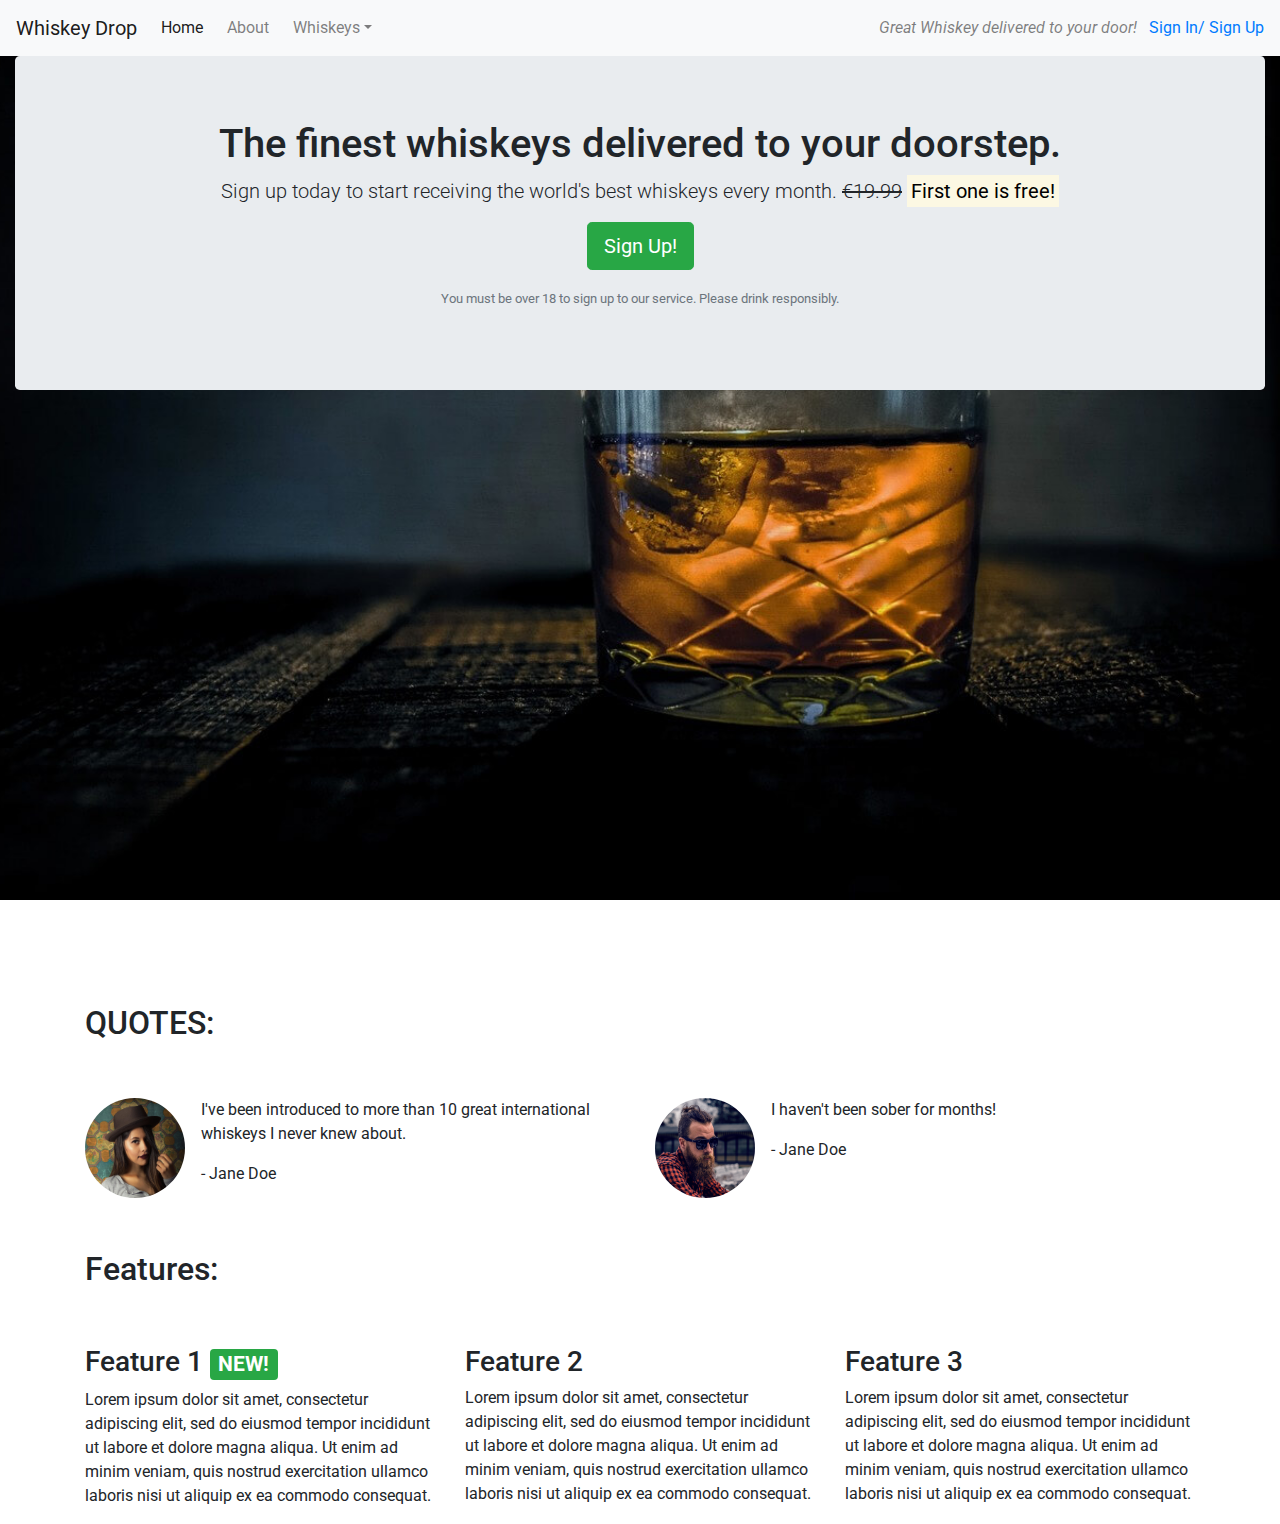
==== 02-CoreCSSAndTheGridSystem/01-mobile_first_design/challenge_solution/index.html @ dc70f4b2 "Add background image and initial style" ====
<!DOCTYPE html>
<html lang="en-us">

<head>
    <meta charset="utf-8">
    <meta name="viewport" content="width=device-width, initial-scale=1.0">
    <title>Whiskey Drop | Taste a new whiskey every month</title>
    <link rel="stylesheet" href="https://maxcdn.bootstrapcdn.com/bootstrap/4.1.3/css/bootstrap.min.css">
    <link href="https://fonts.googleapis.com/css2?family=Roboto:wght@400;700&display=swap" rel="stylesheet">
    <link rel="stylesheet" href="https://use.fontawesome.com/releases/v5.6.1/css/all.css"
        integrity="sha384-gfdkjb5BdAXd+lj+gudLWI+BXq4IuLW5IT+brZEZsLFm++aCMlF1V92rMkPaX4PP" crossorigin="anonymous">
    <link rel="stylesheet" href="css/style.css" type="text/css">
</head>

<body>
    <!--Nav-->
    <nav class="navbar navbar-light navbar-expand-sm  bg-light">
        <a href="/" class="navbar-brand">Whiskey Drop</a>

        <button class="navbar-toggler ml-auto" type="button" data-toggle="collapse" data-target="#navbarNavDropDown"
            aria-controls="navbarNavDropDown" aria-expanded="false" aria-label="Toggle navigation">
            <span class="navbar-toggler-icon"></span></button>
        <div class="collapse navbar-collapse" id="navbarNavDropDown">
            <ul class="navbar-nav mr-auto">
                <li class="active nav-item mr-2"><a class="nav-link" href="/">Home</a></li>
                <li class="nav-item mr-2"><a class="nav-link" href="/about">About</a></li>
                <li class="nav-item dropdown">
                    <a class="nav-link dropdown-toggle" href="#" id="navbarDropdownMenuLink" role="button"
                        data-toggle="dropdown" aria-haspopup="true" aria-expanded="false">Whiskeys</a>
                    <div class="dropdown-menu" aria-labelledby="navbarDropdownMenuLink">
                        <a href="#" class="dropdown-item">Irish</a>
                        <a href="#" class="dropdown-item">Scotch</a>
                        <a href="#" class="dropdown-item">Japanese</a>
                        <a href="#" class="dropdown-item">Ameriacn</a>
                    </div>
                </li>
                <li class="nav-item mr-2 d-block d-sm-none"><a class="nav-link" href="/">Sign In/ Sign Up</a></li>

            </ul>
        </div>

        <div class="d-none d-md-block">
            <p class="navbar-text my-auto mr-2"><i>Great Whiskey delivered to your door!</i></p>
            <a href="/login">Sign In/ Sign Up</a>
        </div>
    </nav>

    <!-- <div class="container alert-container">
        <div class="row d-none d-sm-block">
            <div class="col-12">
                <div class="alert alert-warning">
                    <strong>Sales Now On!</strong>We've gor a sale on. Get a 12 months subscription for the price of 6
                    months" <a href="">See here for details!</a>
                </div>
            </div>
        </div>
    </div> -->
    
    <!-- Callout -->
    <div class="container-fluid callout-container">
        <div class="row">
            <div class="col-12">
                <section class="callout jumbotron text-center">
                    <h1>The finest whiskeys delivered to your doorstep.</h1>
                    <p class="lead">Sign up today to start receiving the world's best whiskeys every month.
                        <s class="d-none d-sm-inline">€19.99</s>
                        <span class="d-inline d-sm-none"><br></span>
                        <strong><mark>First one is free!</mark></strong></p>
                    <p><button class="btn btn-lg btn-success" data-toggle="modal" data-target="#signUpModal">Sign
                            Up!</button></p>
                    <p class="text-muted"><small>You must be over 18 to sign up to our service. Please drink
                            responsibly.</small></p>
                </section>
            </div>
        </div>
        <!-- /.callout -->
    </div>

    <!-- Quotes -->
    <div class="container quotes-container">
        <section class="quotes">
            <div class="row">
                <div class="col-12 my-5">
                    <h2 class="text-uppercase">Quotes:</h2>
                </div>
            </div>
            <div class="row">
                <div class="col-12 col-md-6">
                    <div class="media">

                        <div class="d-none d-sm-block">
                            <img src="image/girl-image.png" class="rounded-circle mr-3" height=100 width=100
                                alt="girl-image">
                        </div>
                        <div class="media-body">
                            <blockquote class="quote">
                                <p>I've been introduced to more than 10 great international whiskeys I never knew
                                    about.
                                </p>
                                <p>- Jane Doe</p>
                            </blockquote>
                        </div>
                    </div>
                </div>


                <div class="col-12 col-md-6">
                    <div class="media">
                        <div class="d-none d-sm-block">
                            <img src="image/guy-image.png" class="rounded-circle mr-3" height=100 width=100
                                alt="guy-image">
                        </div>
                        <div class="media-body">
                            <blockquote class="quote">
                                <p>I haven't been sober for months!</p>
                                <p>- Jane Doe</p>
                            </blockquote>
                        </div>

                    </div>
                </div>
            </div>
        </section>
        <!-- /.quotes -->
    </div>

    <!-- Features -->
    <div class="container features-container">
        <section class="features">
            <div class="row">
                <div class="col-12 col-md-6 my-5">
                    <h2>Features:</h2>
                </div>
            </div>
            <div class="row">
                <div class="col-12 col-md-6 col-lg-4">
                    <div class="feature">
                        <h3><i class="fas fa-gift d-none d-sm-inline"></i> Feature 1 <span
                                class="badge badge-success">NEW!</span> </h3>
                        <p>Lorem ipsum dolor sit amet, consectetur adipiscing elit, sed do eiusmod tempor incididunt ut
                            labore
                            et dolore magna aliqua. Ut enim ad minim veniam, quis nostrud exercitation ullamco laboris
                            nisi
                            ut
                            aliquip ex ea commodo consequat.</p>
                    </div>
                </div>
                <div class="col-12 col-md-6 col-lg-4">
                    <div class="feature">
                        <h3><i class="far fa-credit-card d-none d-sm-inline"></i></i> Feature 2</h3>
                        <p>Lorem ipsum dolor sit amet, consectetur adipiscing elit, sed do eiusmod tempor incididunt ut
                            labore
                            et dolore magna aliqua. Ut enim ad minim veniam, quis nostrud exercitation ullamco laboris
                            nisi
                            ut
                            aliquip ex ea commodo consequat.</p>
                    </div>
                </div>
                <div class="col-12 d-md-none d-lg-block col-lg-4">
                    <div class="feature">
                        <h3><i class="far fa-times-circle d-none d-sm-inline"></i></i> Feature 3</h3>
                        <p>Lorem ipsum dolor sit amet, consectetur adipiscing elit, sed do eiusmod tempor incididunt ut
                            labore
                            et dolore magna aliqua. Ut enim ad minim veniam, quis nostrud exercitation ullamco laboris
                            nisi
                            ut
                            aliquip ex ea commodo consequat.</p>
                    </div>
                </div>
            </div>
        </section>
    </div>
    <!-- /.features -->
    <!--sign up form-->
    <div class="modal" tabindex="-1" role="dialog" id="signUpModal">
        <div class="modal-dialog" role="document">
            <div class="modal-content">
                <div class="modal-header">
                    <h5 class="modal-title">Sign Up to Whiskey Drop!</h5>
                    <button type="button" class="close" data-dismiss="modal" aria-label="Close">
                        <span aria-hidden="true">&times;</span>
                    </button>
                </div>
                <div class="modal-body">
                    <form>
                        <div class="form-group">
                            <label for="exampleInputEmail1">Email address</label>
                            <input type="email" class="form-control" id="exampleInputEmail1"
                                aria-describedby="emailHelp" placeholder="Enter email">
                            <small id="emailHelp" class="form-text text-muted">We'll never share your email with anyone
                                else.</small>
                        </div>
                        <div class="form-group">
                            <label for="Password">Password</label>
                            <input type="password" class="form-control" id="password" placeholder="Password">
                        </div>
                        <div class="form-group">
                            <label for="repeatPassword1">Repeat Password</label>
                            <input type="password" class="form-control" id="repeatPassword"
                                placeholder="Repeat Password">
                        </div>

                        <button type="submit" class="btn btn-success">Submit</button>
                    </form>
                </div>
            </div>
        </div>
    </div>
    <!--/.Sign up form-->
    <script src="https://code.jquery.com/jquery-3.3.1.slim.min.js"
        integrity="sha384-q8i/X+965DzO0rT7abK41JStQIAqVgRVzpbzo5smXKp4YfRvH+8abtTE1Pi6jizo" crossorigin="anonymous">
    </script>
    <script src="https://cdn.jsdelivr.net/npm/popper.js@1.14.3/dist/umd/popper.min.js"
        integrity="sha384-ZMP7rVo3mIykV+2+9J3UJ46jBk0WLaUAdn689aCwoqbBJiSnjAK/l8WvCWPIPm49" crossorigin="anonymous">
    </script>
    <script src="https://cdn.jsdelivr.net/npm/bootstrap@4.1.3/dist/js/bootstrap.min.js"
        integrity="sha384-ChfqqxuZUCnJSK3+MXmPNIyE6ZbWh2IMqE241rYiqJxyMiZ6OW/JmZQ5stwEULTy" crossorigin="anonymous">
    </script>
</body>

</html>
---- 02-CoreCSSAndTheGridSystem/01-mobile_first_design/challenge_solution/css/style.css ----
body {
    font-family: 'Roboto', sans-serif;
}

.alert-container {}

.callout-container {
    height: 100vh;
    background: url("../image/whiskey.jpg") no-repeat bottom right fixed;
    -webkit-background-size: cover;
    -moz-background-size: cover;
    -o-background-size: cover;
    background-size: cover;
}

.quotes-container {}

.features-container {}
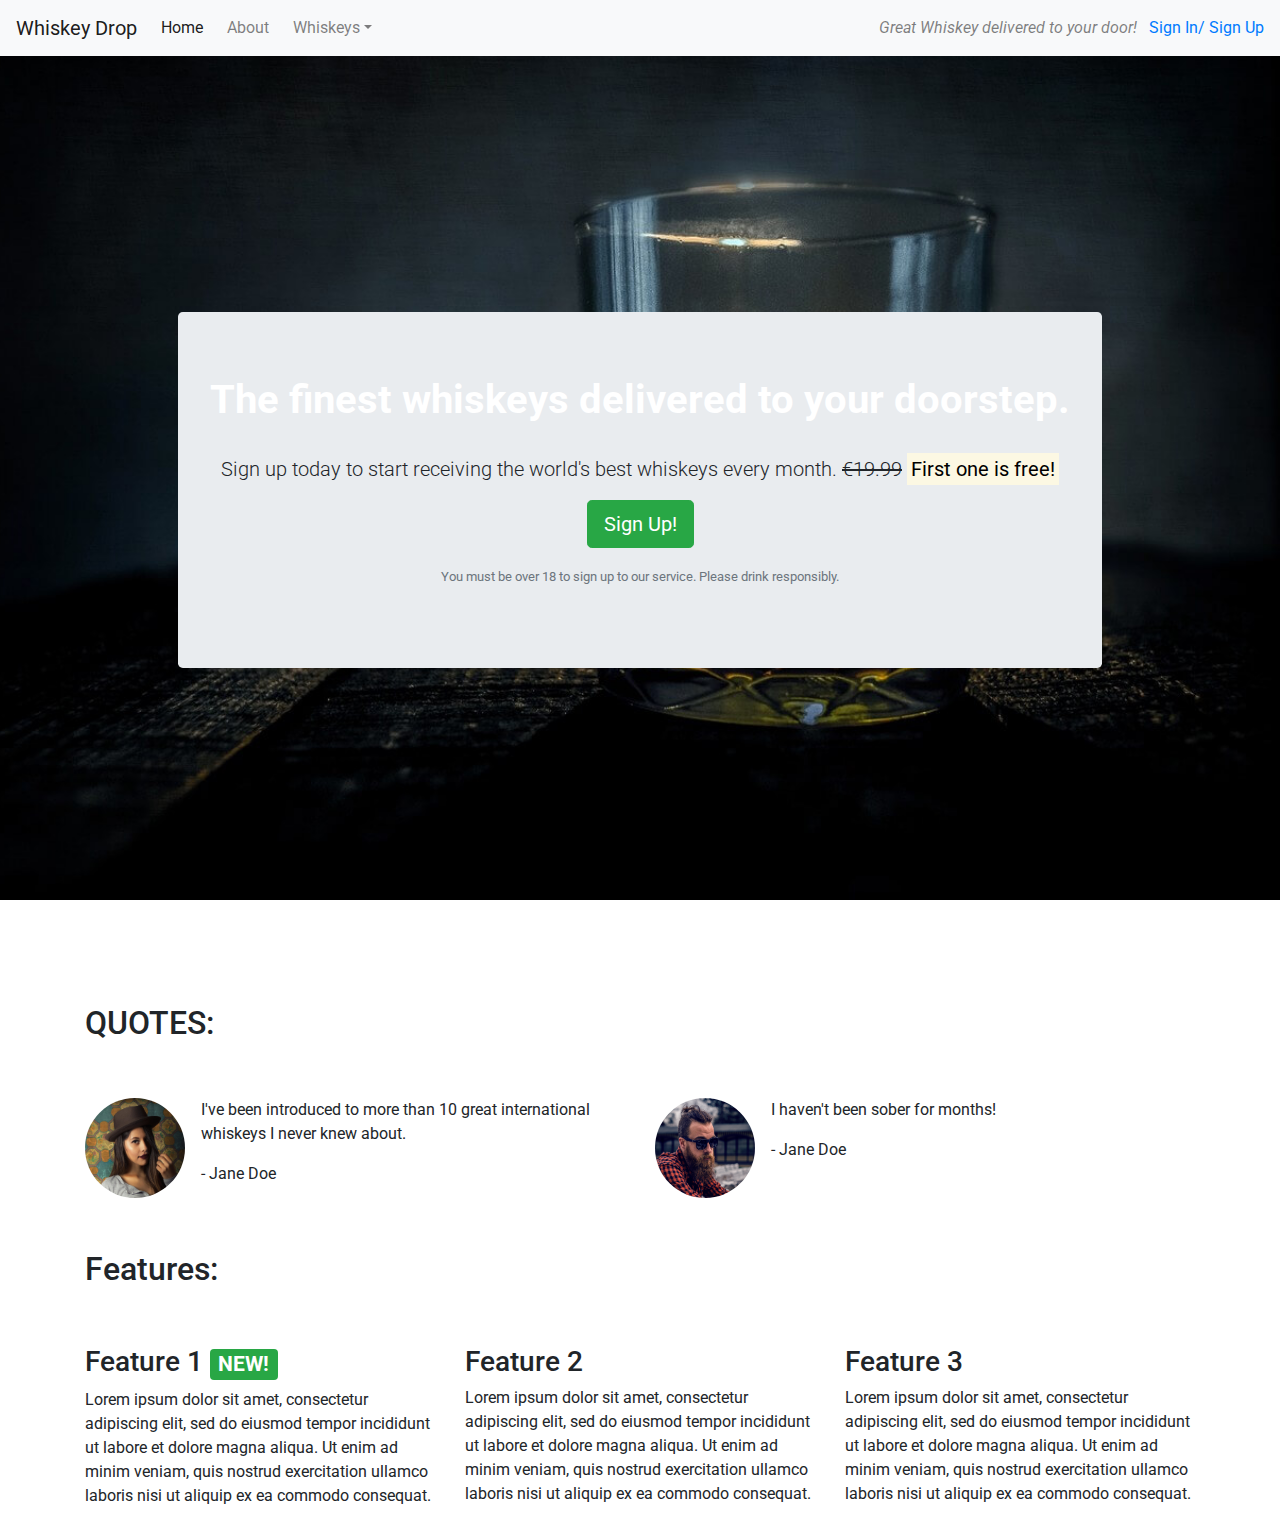
==== commit af603a03: "Style callout header" ====
--- a/02-CoreCSSAndTheGridSystem/01-mobile_first_design/challenge_solution/index.html
+++ b/02-CoreCSSAndTheGridSystem/01-mobile_first_design/challenge_solution/index.html
@@ -61,7 +61,7 @@
         <div class="row">
             <div class="col-12">
                 <section class="callout jumbotron text-center">
-                    <h1>The finest whiskeys delivered to your doorstep.</h1>
+                    <h1 class="jumbotron-header">The finest whiskeys delivered to your doorstep.</h1>
                     <p class="lead">Sign up today to start receiving the world's best whiskeys every month.
                         <s class="d-none d-sm-inline">€19.99</s>
                         <span class="d-inline d-sm-none"><br></span>
--- a/02-CoreCSSAndTheGridSystem/01-mobile_first_design/challenge_solution/css/style.css
+++ b/02-CoreCSSAndTheGridSystem/01-mobile_first_design/challenge_solution/css/style.css
@@ -11,8 +11,20 @@
     -moz-background-size: cover;
     -o-background-size: cover;
     background-size: cover;
+
+    /* Center the content */
+    display: flex;
+    align-items: center;
+    justify-content: center;
 }
 
 .quotes-container {}
 
-.features-container {}+.features-container {}
+
+.jumbotron-header {
+    color: white;
+    font-weight: bold;
+    margin-bottom: 30px;
+
+}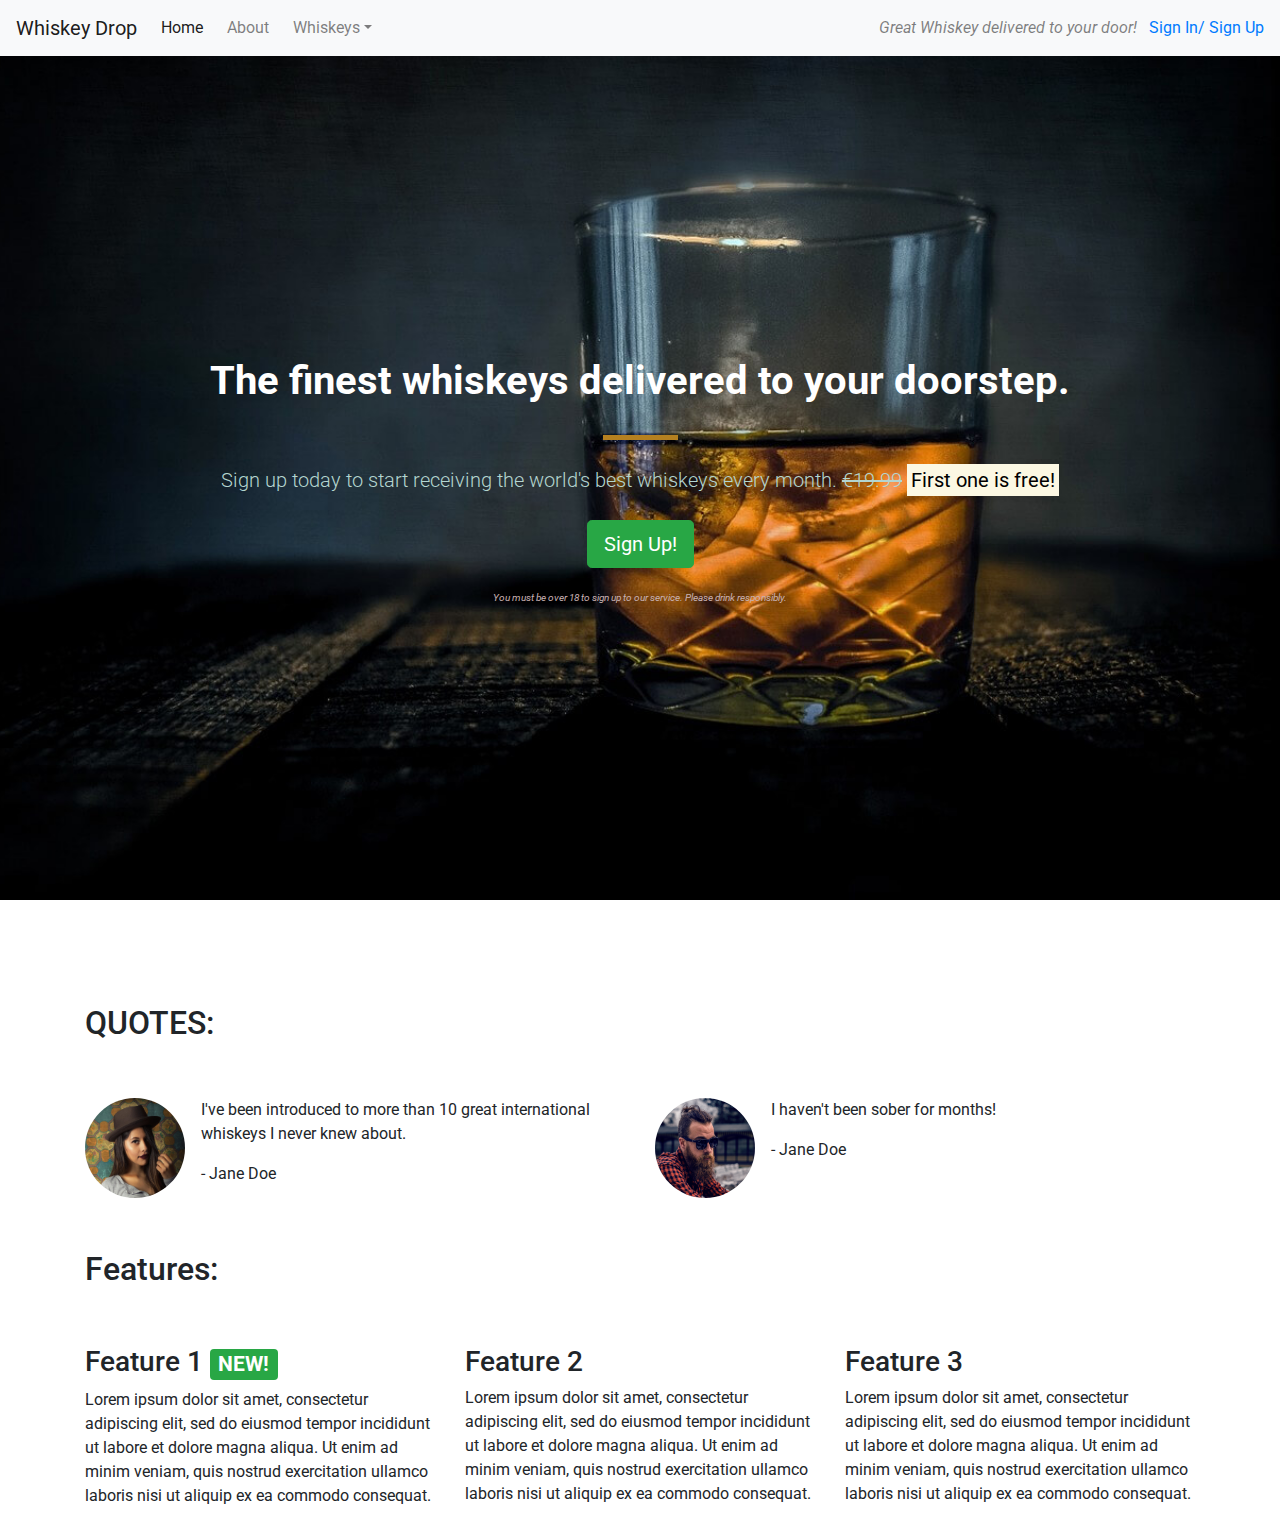
==== commit d5fa00ed: "Add block divder and style divider, lead and small letters" ====
--- a/02-CoreCSSAndTheGridSystem/01-mobile_first_design/challenge_solution/index.html
+++ b/02-CoreCSSAndTheGridSystem/01-mobile_first_design/challenge_solution/index.html
@@ -62,6 +62,7 @@
             <div class="col-12">
                 <section class="callout jumbotron text-center">
                     <h1 class="jumbotron-header">The finest whiskeys delivered to your doorstep.</h1>
+                    <hr class="block-divider">
                     <p class="lead">Sign up today to start receiving the world's best whiskeys every month.
                         <s class="d-none d-sm-inline">€19.99</s>
                         <span class="d-inline d-sm-none"><br></span>
--- a/02-CoreCSSAndTheGridSystem/01-mobile_first_design/challenge_solution/css/style.css
+++ b/02-CoreCSSAndTheGridSystem/01-mobile_first_design/challenge_solution/css/style.css
@@ -22,9 +22,33 @@
 
 .features-container {}
 
+.jumbotron {
+    background-color: transparent;
+}
+
 .jumbotron-header {
     color: white;
     font-weight: bold;
     margin-bottom: 30px;
+}
 
+/* Block divider */
+.block-divider {
+    width: 75px;
+    height: 5px;
+    border: 0;
+    background-color: #b58020;
+}
+
+.jumbotron .lead {
+    font-size: 1.25rem;
+    font-weight: 300;
+    margin: 25px 0;
+    color: #b4d5d0;
+}
+
+.jumbotron small {
+    font-size: 60%;
+    font-style: italic;
+    color: #c8b1b1;
 }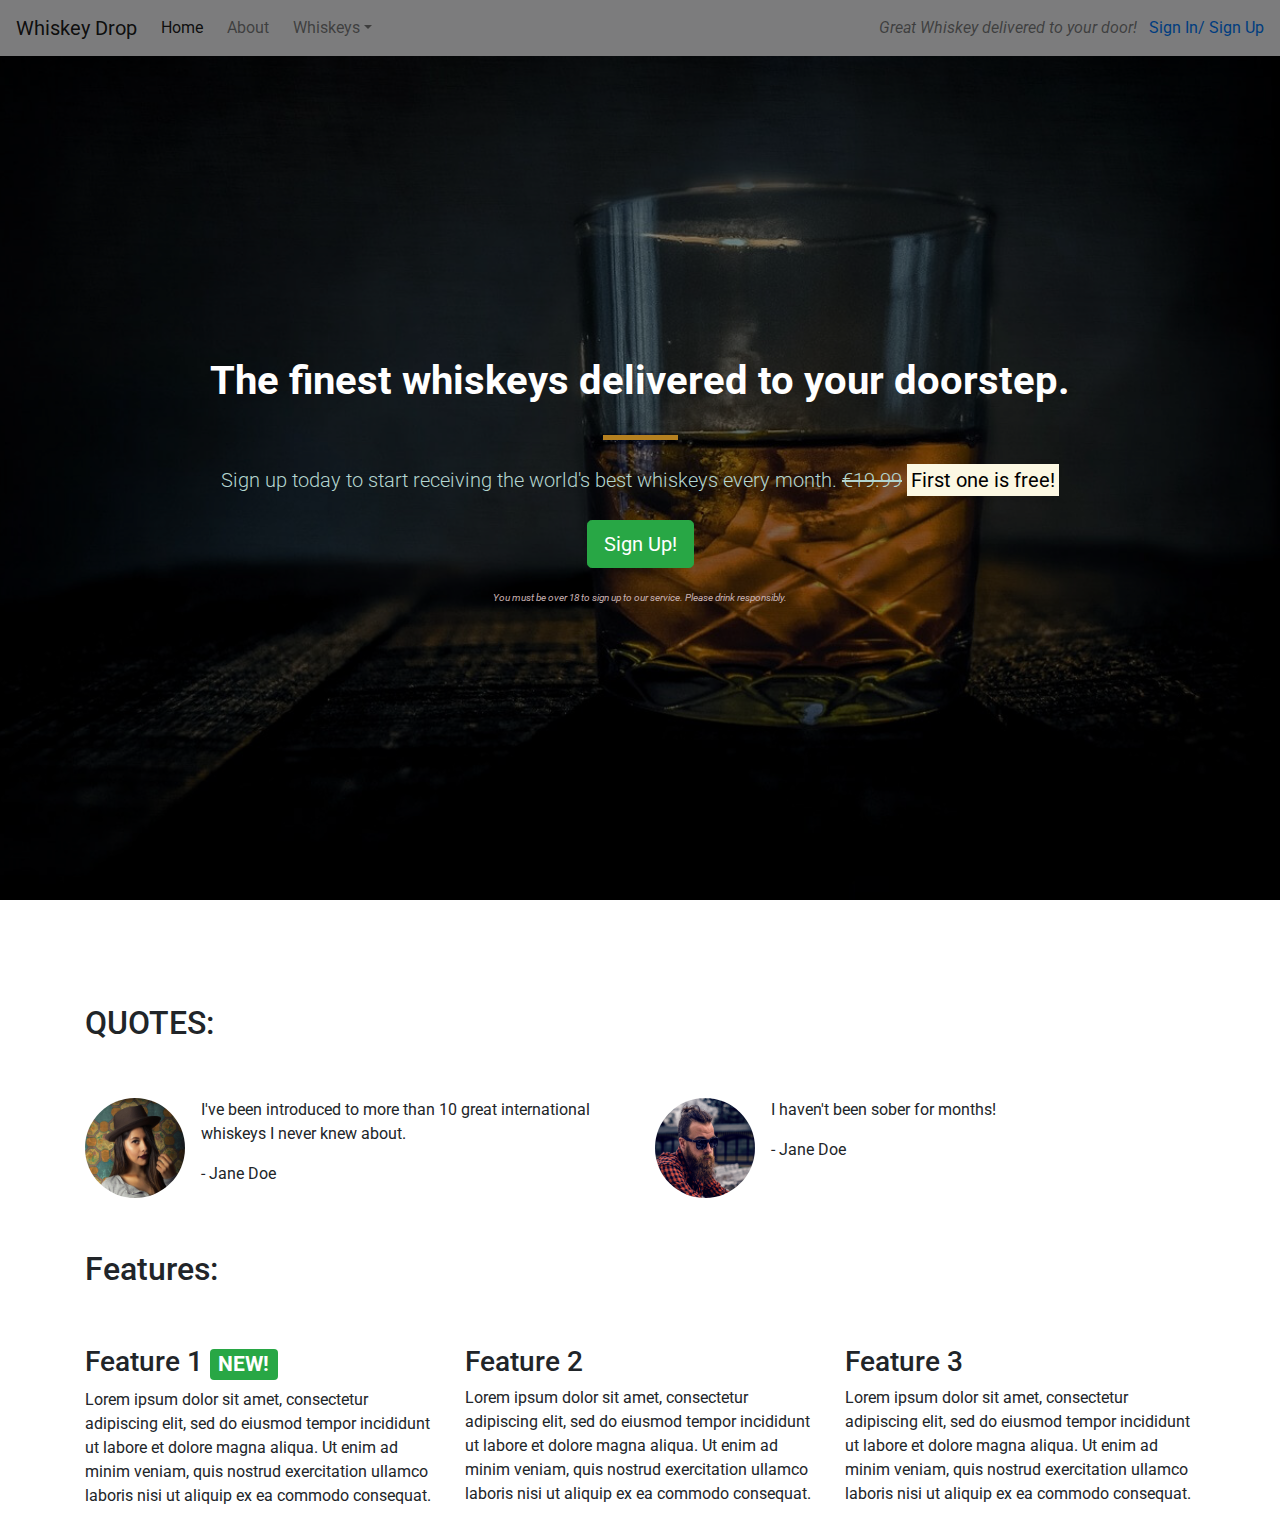
==== commit 35db1a40: "Style to darken background image" ====
--- a/02-CoreCSSAndTheGridSystem/01-mobile_first_design/challenge_solution/index.html
+++ b/02-CoreCSSAndTheGridSystem/01-mobile_first_design/challenge_solution/index.html
@@ -57,12 +57,13 @@
     </div> -->
     
     <!-- Callout -->
+    <div class="opaque-overlay">&nbsp;</div>
     <div class="container-fluid callout-container">
         <div class="row">
             <div class="col-12">
                 <section class="callout jumbotron text-center">
                     <h1 class="jumbotron-header">The finest whiskeys delivered to your doorstep.</h1>
-                    <hr class="block-divider">
+                    <hr class="block-divider block-divider--oragne">
                     <p class="lead">Sign up today to start receiving the world's best whiskeys every month.
                         <s class="d-none d-sm-inline">€19.99</s>
                         <span class="d-inline d-sm-none"><br></span>
--- a/02-CoreCSSAndTheGridSystem/01-mobile_first_design/challenge_solution/css/style.css
+++ b/02-CoreCSSAndTheGridSystem/01-mobile_first_design/challenge_solution/css/style.css
@@ -22,6 +22,16 @@
 
 .features-container {}
 
+/* Darken the background image */
+.opaque-overlay {
+    position: absolute;
+    top: 0;
+    bottom: 0;
+    height: 100%;
+    width: 100%;
+    background-color: rgba(0,0,0,0.5);
+}
+
 .jumbotron {
     background-color: transparent;
 }
@@ -37,7 +47,14 @@
     width: 75px;
     height: 5px;
     border: 0;
+}
+
+.block-divider--oragne {
     background-color: #b58020;
+}
+
+.block-divider--short {
+    width: 35x;
 }
 
 .jumbotron .lead {
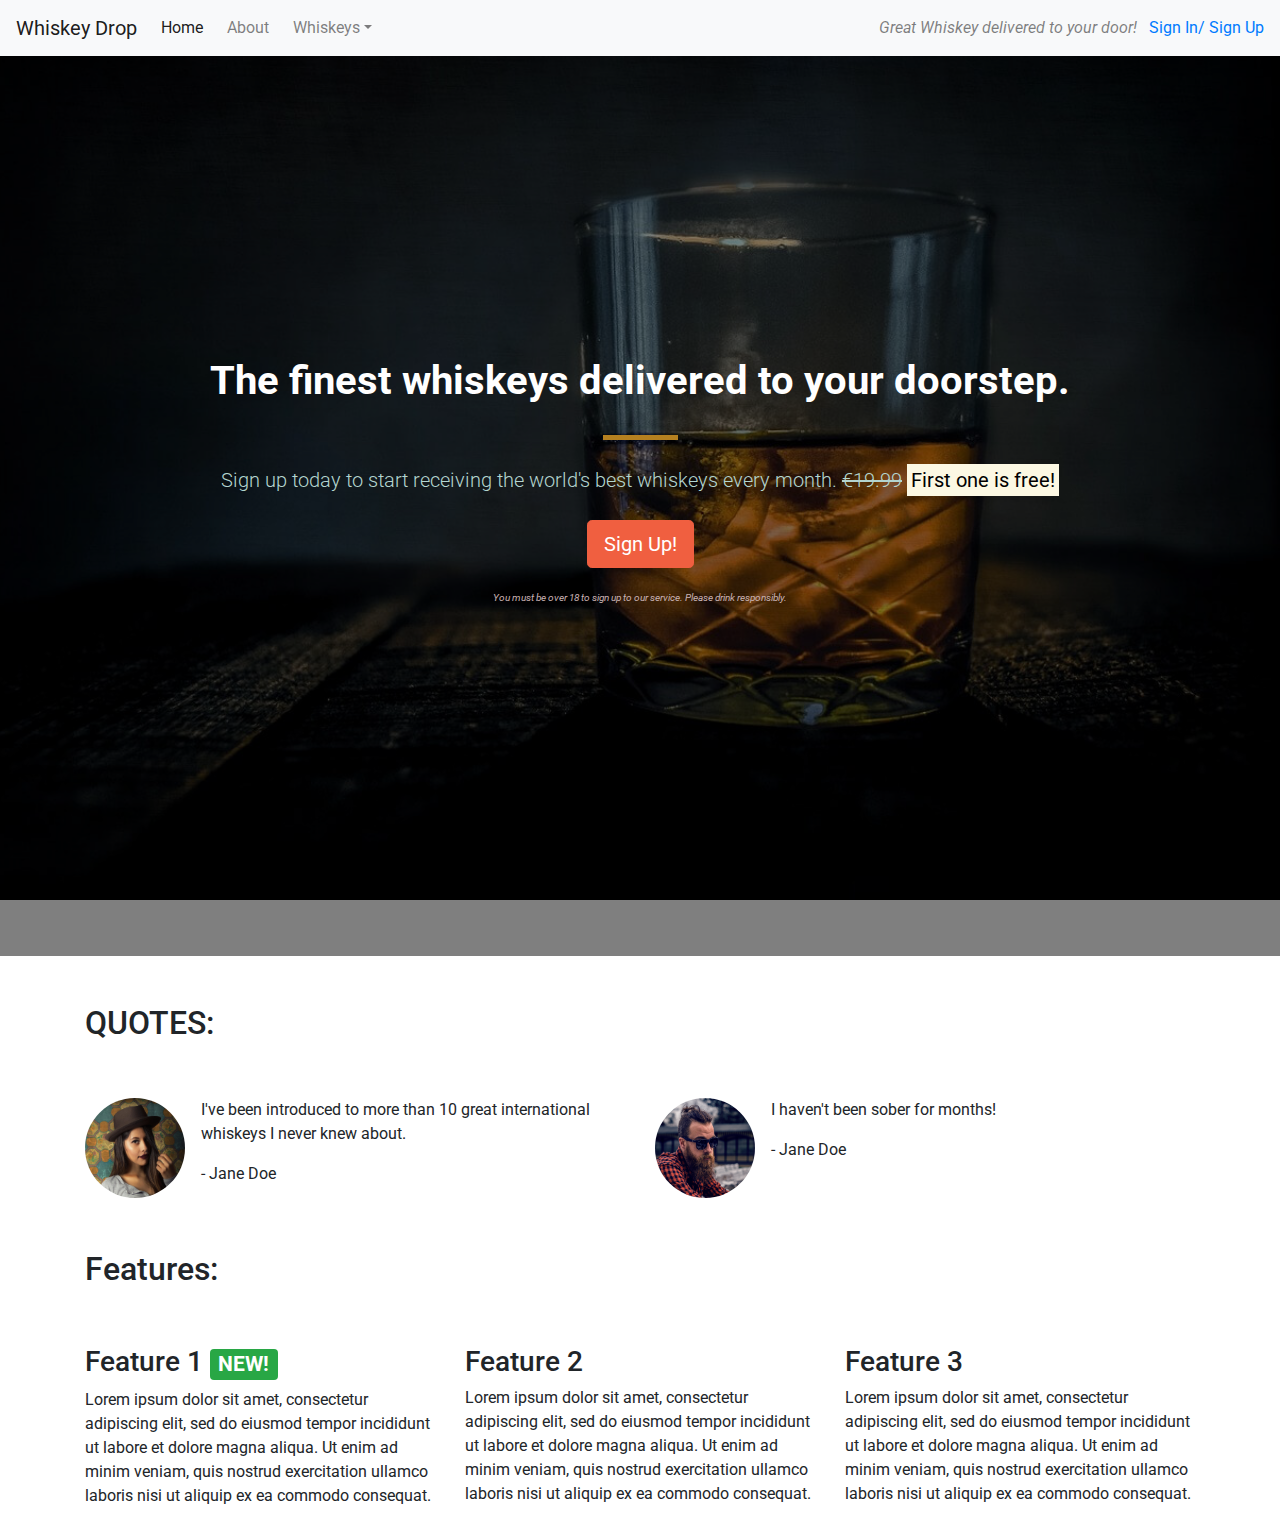
==== commit f8c22609: "Style button" ====
--- a/02-CoreCSSAndTheGridSystem/01-mobile_first_design/challenge_solution/index.html
+++ b/02-CoreCSSAndTheGridSystem/01-mobile_first_design/challenge_solution/index.html
@@ -55,10 +55,9 @@
             </div>
         </div>
     </div> -->
-    
-    <!-- Callout -->
-    <div class="opaque-overlay">&nbsp;</div>
     <div class="container-fluid callout-container">
+        <!-- Callout -->
+        <div class="opaque-overlay">&nbsp;</div>
         <div class="row">
             <div class="col-12">
                 <section class="callout jumbotron text-center">
@@ -68,14 +67,15 @@
                         <s class="d-none d-sm-inline">€19.99</s>
                         <span class="d-inline d-sm-none"><br></span>
                         <strong><mark>First one is free!</mark></strong></p>
-                    <p><button class="btn btn-lg btn-success" data-toggle="modal" data-target="#signUpModal">Sign
+                    <p><button class="btn btn-lg .btn--cta btn--red" data-toggle="modal" data-target="#signUpModal">Sign
                             Up!</button></p>
                     <p class="text-muted"><small>You must be over 18 to sign up to our service. Please drink
                             responsibly.</small></p>
                 </section>
             </div>
         </div>
-        <!-- /.callout -->
+    </div>
+    <!-- /.callout -->
     </div>
 
     <!-- Quotes -->
--- a/02-CoreCSSAndTheGridSystem/01-mobile_first_design/challenge_solution/css/style.css
+++ b/02-CoreCSSAndTheGridSystem/01-mobile_first_design/challenge_solution/css/style.css
@@ -13,9 +13,14 @@
     background-size: cover;
 
     /* Center the content */
+    /* need googling */
     display: flex;
     align-items: center;
     justify-content: center;
+
+    /* Remove the overlay on nav bar */
+    /* need googling */
+    position: relative;
 }
 
 .quotes-container {}
@@ -29,7 +34,8 @@
     bottom: 0;
     height: 100%;
     width: 100%;
-    background-color: rgba(0,0,0,0.5);
+    background-color: rgba(0, 0, 0, 0.5);
+    */
 }
 
 .jumbotron {
@@ -68,4 +74,26 @@
     font-size: 60%;
     font-style: italic;
     color: #c8b1b1;
+}
+
+/* Bottons */
+
+.btn--cta {
+    font-weight: bold;
+    border-radius: 23px;
+    width: 160px;
+}
+
+.btn--red {
+    color: white;
+    background-color: #f05f40;
+    border-color: #f05f40;
+}
+
+.btn--red:hover,
+.btn--red:active,
+.btn--red:focus,
+.btn-red:active:focus {
+    background-color: #480f03;
+    border-color: #f9f9f9;
 }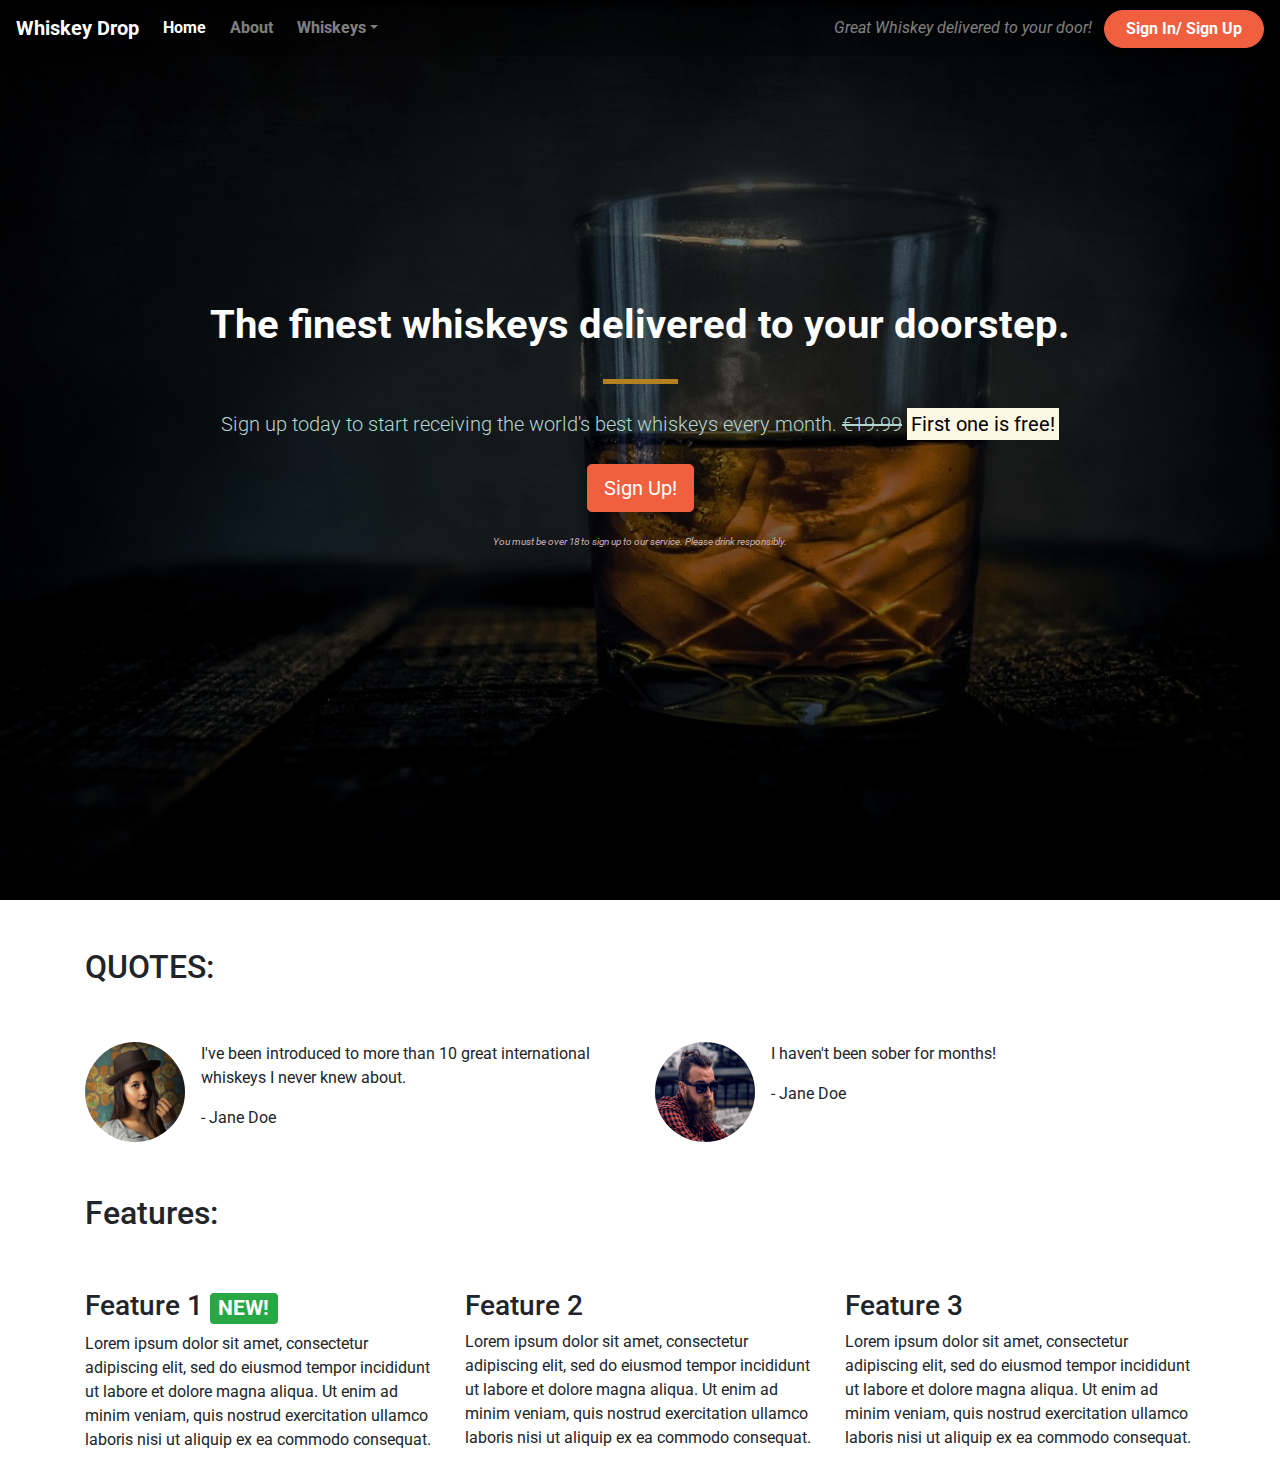
==== commit 173c640c: "Style navbar" ====
--- a/02-CoreCSSAndTheGridSystem/01-mobile_first_design/challenge_solution/index.html
+++ b/02-CoreCSSAndTheGridSystem/01-mobile_first_design/challenge_solution/index.html
@@ -13,37 +13,39 @@
 </head>
 
 <body>
-    <!--Nav-->
-    <nav class="navbar navbar-light navbar-expand-sm  bg-light">
-        <a href="/" class="navbar-brand">Whiskey Drop</a>
-
-        <button class="navbar-toggler ml-auto" type="button" data-toggle="collapse" data-target="#navbarNavDropDown"
-            aria-controls="navbarNavDropDown" aria-expanded="false" aria-label="Toggle navigation">
-            <span class="navbar-toggler-icon"></span></button>
-        <div class="collapse navbar-collapse" id="navbarNavDropDown">
-            <ul class="navbar-nav mr-auto">
-                <li class="active nav-item mr-2"><a class="nav-link" href="/">Home</a></li>
-                <li class="nav-item mr-2"><a class="nav-link" href="/about">About</a></li>
-                <li class="nav-item dropdown">
-                    <a class="nav-link dropdown-toggle" href="#" id="navbarDropdownMenuLink" role="button"
-                        data-toggle="dropdown" aria-haspopup="true" aria-expanded="false">Whiskeys</a>
-                    <div class="dropdown-menu" aria-labelledby="navbarDropdownMenuLink">
-                        <a href="#" class="dropdown-item">Irish</a>
-                        <a href="#" class="dropdown-item">Scotch</a>
-                        <a href="#" class="dropdown-item">Japanese</a>
-                        <a href="#" class="dropdown-item">Ameriacn</a>
-                    </div>
-                </li>
-                <li class="nav-item mr-2 d-block d-sm-none"><a class="nav-link" href="/">Sign In/ Sign Up</a></li>
-
-            </ul>
-        </div>
-
-        <div class="d-none d-md-block">
-            <p class="navbar-text my-auto mr-2"><i>Great Whiskey delivered to your door!</i></p>
-            <a href="/login">Sign In/ Sign Up</a>
-        </div>
-    </nav>
+    <div class="container-fluid navalert-container">
+        <!--Nav-->
+        <nav class="navbar navbar-dark navbar-expand-sm">
+            <a href="/" class="navbar-brand">Whiskey Drop</a>
+
+            <button class="navbar-toggler ml-auto" type="button" data-toggle="collapse" data-target="#navbarNavDropDown"
+                aria-controls="navbarNavDropDown" aria-expanded="false" aria-label="Toggle navigation">
+                <span class="navbar-toggler-icon"></span></button>
+            <div class="collapse navbar-collapse" id="navbarNavDropDown">
+                <ul class="navbar-nav mr-auto">
+                    <li class="active nav-item mr-2"><a class="nav-link" href="/">Home</a></li>
+                    <li class="nav-item mr-2"><a class="nav-link" href="/about">About</a></li>
+                    <li class="nav-item dropdown">
+                        <a class="nav-link dropdown-toggle" href="#" id="navbarDropdownMenuLink" role="button"
+                            data-toggle="dropdown" aria-haspopup="true" aria-expanded="false">Whiskeys</a>
+                        <div class="dropdown-menu" aria-labelledby="navbarDropdownMenuLink">
+                            <a href="#" class="dropdown-item">Irish</a>
+                            <a href="#" class="dropdown-item">Scotch</a>
+                            <a href="#" class="dropdown-item">Japanese</a>
+                            <a href="#" class="dropdown-item">Ameriacn</a>
+                        </div>
+                    </li>
+                    <li class="nav-item mr-2 d-block d-sm-none"><a class="nav-link" href="/">Sign In/ Sign Up</a></li>
+
+                </ul>
+            </div>
+
+            <div class="d-none d-md-block">
+                <p class="navbar-text my-auto mr-2"><i>Great Whiskey delivered to your door!</i></p>
+                <a href="/login" class=" btn btn--cta btn--red">Sign In/ Sign Up</a>
+            </div>
+        </nav>
+    </div>
 
     <!-- <div class="container alert-container">
         <div class="row d-none d-sm-block">
--- a/02-CoreCSSAndTheGridSystem/01-mobile_first_design/challenge_solution/css/style.css
+++ b/02-CoreCSSAndTheGridSystem/01-mobile_first_design/challenge_solution/css/style.css
@@ -38,6 +38,36 @@
     */
 }
 
+/* Navbar */
+
+.navalert-container {
+    position: absolute;
+    top: 0;
+    left: 0;
+    padding-left: 0;
+    padding-right: 0;
+}
+
+.navbar {
+    margin-bottom: 0;
+    border: 0;
+    width: 100%;
+    background-color: rgba(0,0,0,0.25);
+    z-index: 1;
+}
+
+.navbar .navbar-toggler {
+    border: 0;
+}
+
+.navbar-brand {
+    font-weight: bold;
+}
+
+.navbar .navbar-nav a {
+    font-weight: bold;
+}
+/* Jumbotron */
 .jumbotron {
     background-color: transparent;
 }
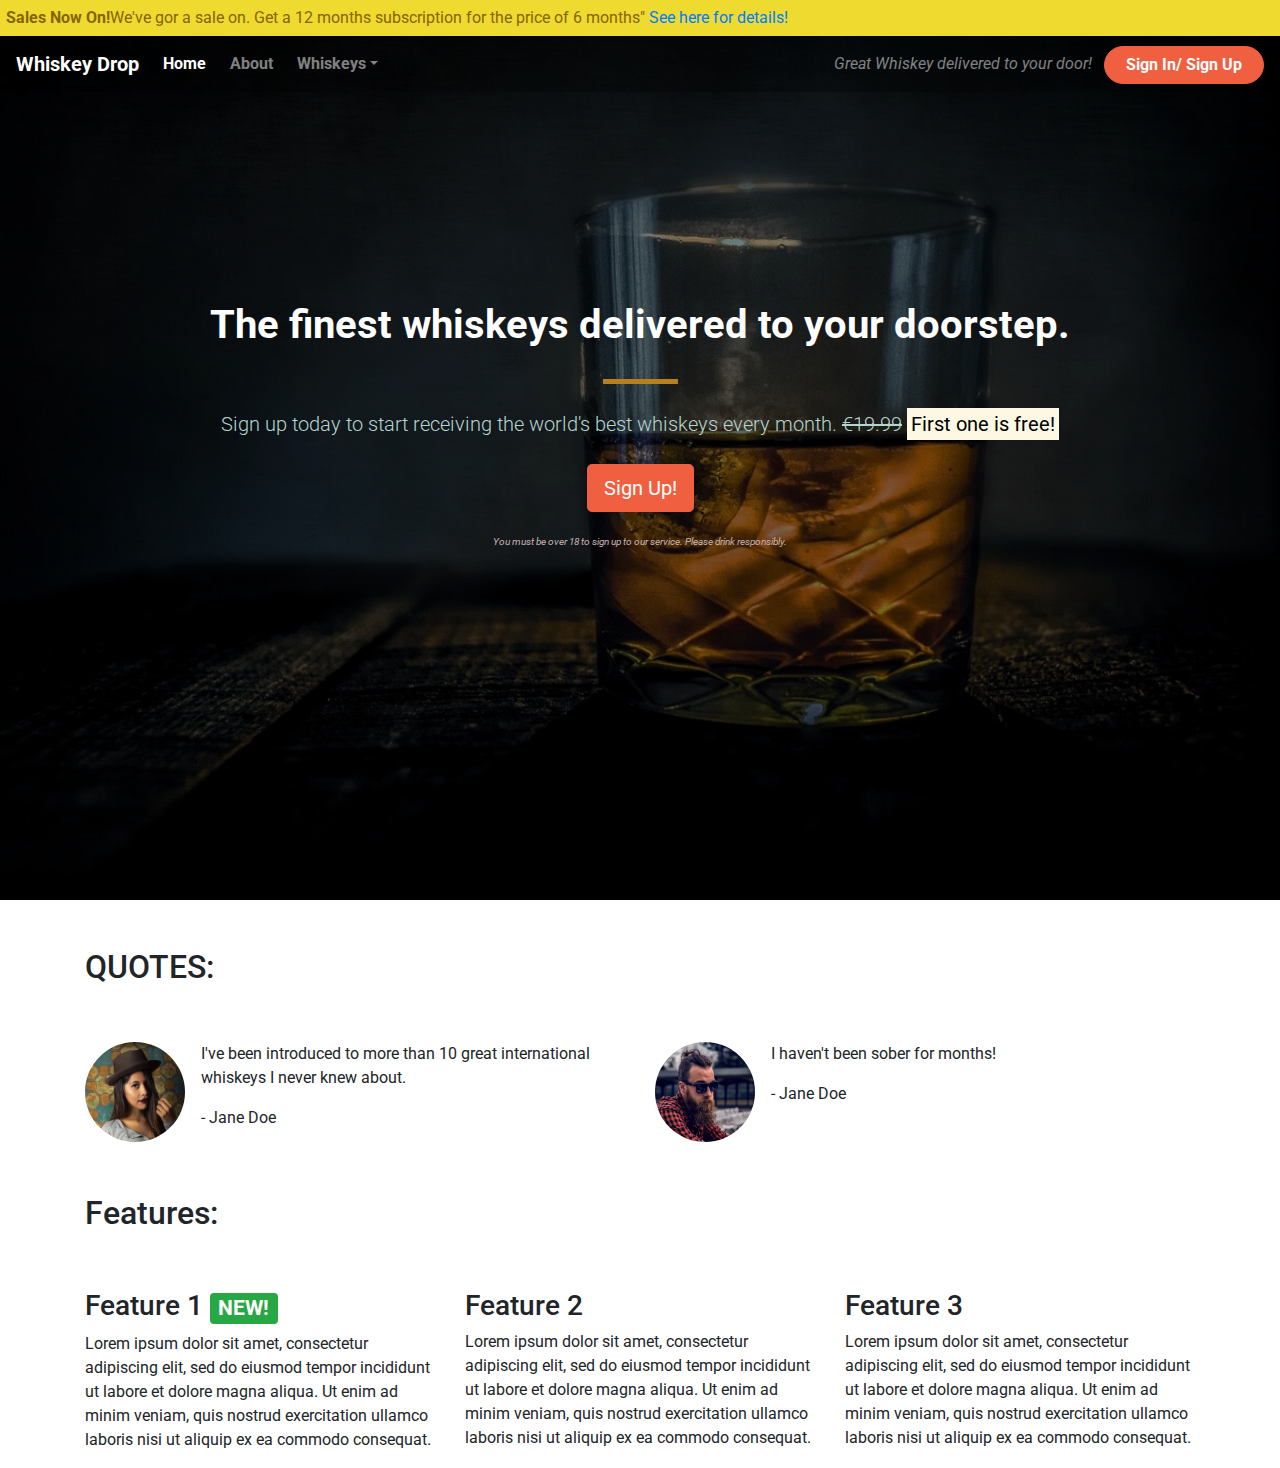
==== commit a4def196: "Style alerts" ====
--- a/02-CoreCSSAndTheGridSystem/01-mobile_first_design/challenge_solution/index.html
+++ b/02-CoreCSSAndTheGridSystem/01-mobile_first_design/challenge_solution/index.html
@@ -14,6 +14,17 @@
 
 <body>
     <div class="container-fluid navalert-container">
+        <div class="container-fluid alert-container">
+            <div class="row d-none d-sm-block">
+                <div class="col-12">
+                    <div class="alert side-wide-alert  alert-warning">
+                        <strong>Sales Now On!</strong>We've gor a sale on. Get a 12 months subscription for the price of
+                        6
+                        months" <a href="">See here for details!</a>
+                    </div>
+                </div>
+            </div>
+        </div>
         <!--Nav-->
         <nav class="navbar navbar-dark navbar-expand-sm">
             <a href="/" class="navbar-brand">Whiskey Drop</a>
@@ -47,16 +58,7 @@
         </nav>
     </div>
 
-    <!-- <div class="container alert-container">
-        <div class="row d-none d-sm-block">
-            <div class="col-12">
-                <div class="alert alert-warning">
-                    <strong>Sales Now On!</strong>We've gor a sale on. Get a 12 months subscription for the price of 6
-                    months" <a href="">See here for details!</a>
-                </div>
-            </div>
-        </div>
-    </div> -->
+
     <div class="container-fluid callout-container">
         <!-- Callout -->
         <div class="opaque-overlay">&nbsp;</div>
--- a/02-CoreCSSAndTheGridSystem/01-mobile_first_design/challenge_solution/css/style.css
+++ b/02-CoreCSSAndTheGridSystem/01-mobile_first_design/challenge_solution/css/style.css
@@ -2,7 +2,18 @@
     font-family: 'Roboto', sans-serif;
 }
 
-.alert-container {}
+.alert-container .col-12 {
+    padding-left: 0px;
+    padding-right: 0px;
+}
+
+.side-wide-alert {
+    border-radius: 0;
+    margin-bottom: 0;
+    padding: 5px;
+    background-color: #efdb30;
+    border-color: #efdb30;
+}
 
 .callout-container {
     height: 100vh;
@@ -46,6 +57,7 @@
     left: 0;
     padding-left: 0;
     padding-right: 0;
+    z-index: 1;
 }
 
 .navbar {
@@ -124,6 +136,7 @@
 .btn--red:active,
 .btn--red:focus,
 .btn-red:active:focus {
+    color: white;
     background-color: #480f03;
     border-color: #f9f9f9;
 }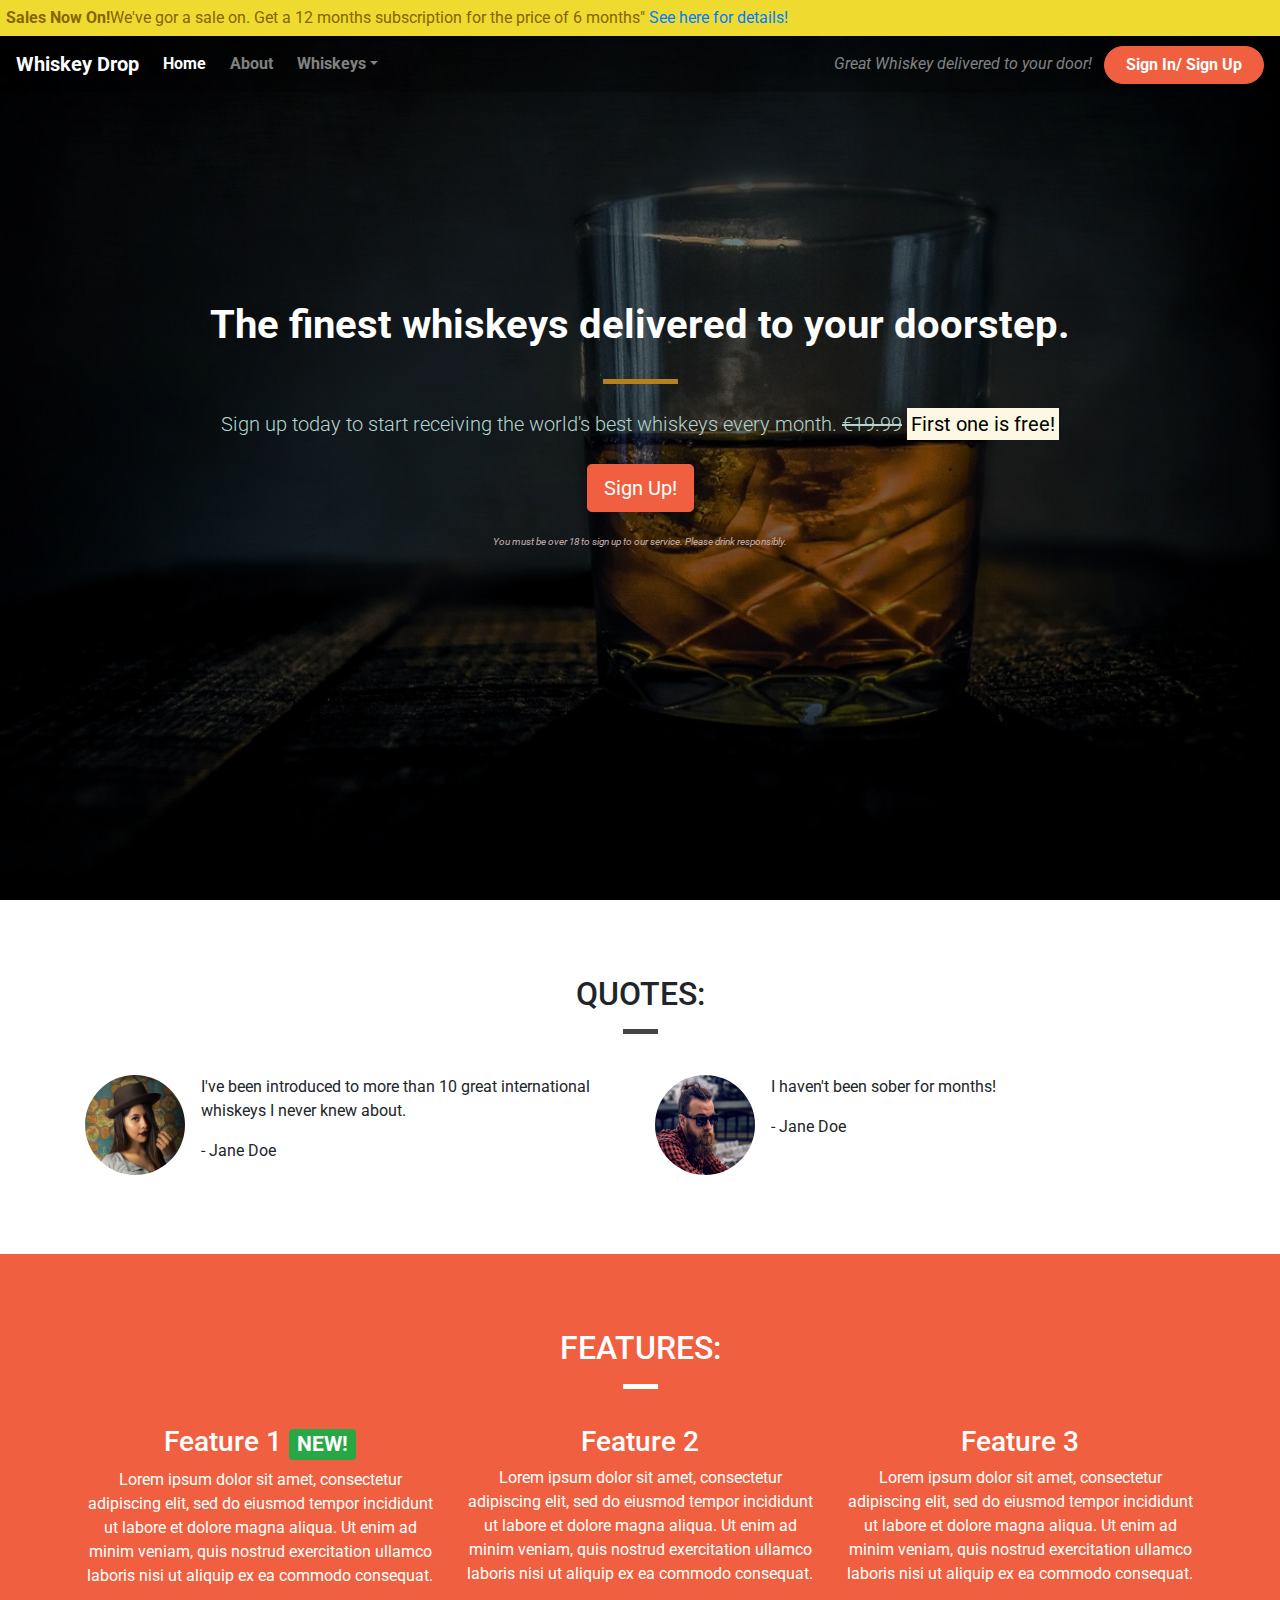
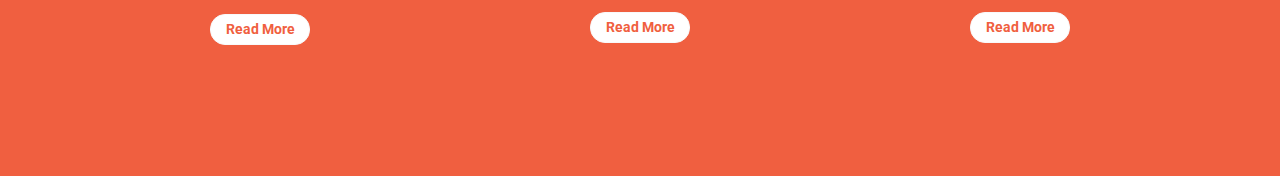
==== commit 7253d50c: "wrap up landing page" ====
--- a/02-CoreCSSAndTheGridSystem/01-mobile_first_design/challenge_solution/index.html
+++ b/02-CoreCSSAndTheGridSystem/01-mobile_first_design/challenge_solution/index.html
@@ -79,102 +79,116 @@
             </div>
         </div>
     </div>
+    </div>
     <!-- /.callout -->
-    </div>
-
     <!-- Quotes -->
-    <div class="container quotes-container">
-        <section class="quotes">
-            <div class="row">
-                <div class="col-12 my-5">
-                    <h2 class="text-uppercase">Quotes:</h2>
-                </div>
-            </div>
-            <div class="row">
-                <div class="col-12 col-md-6">
-                    <div class="media">
-
-                        <div class="d-none d-sm-block">
-                            <img src="image/girl-image.png" class="rounded-circle mr-3" height=100 width=100
-                                alt="girl-image">
-                        </div>
-                        <div class="media-body">
-                            <blockquote class="quote">
-                                <p>I've been introduced to more than 10 great international whiskeys I never knew
-                                    about.
-                                </p>
-                                <p>- Jane Doe</p>
-                            </blockquote>
-                        </div>
-                    </div>
-                </div>
-
-
-                <div class="col-12 col-md-6">
-                    <div class="media">
-                        <div class="d-none d-sm-block">
-                            <img src="image/guy-image.png" class="rounded-circle mr-3" height=100 width=100
-                                alt="guy-image">
-                        </div>
-                        <div class="media-body">
-                            <blockquote class="quote">
-                                <p>I haven't been sober for months!</p>
-                                <p>- Jane Doe</p>
-                            </blockquote>
-                        </div>
-
-                    </div>
-                </div>
-            </div>
-        </section>
-        <!-- /.quotes -->
+    <div class="container-wrapper">
+        <div class="container quotes-container content-container">
+            <section class="quotes">
+                <div class="row">
+                    <div class="col-12 page-header">
+                        <h2 class="text-uppercase">Quotes:</h2>
+                        <hr class="block-divider block-divider--short">
+                    </div>
+                </div>
+                <div class="row">
+                    <div class="col-12 col-md-6">
+                        <div class="media">
+
+                            <div class="d-none d-sm-block">
+                                <img src="image/girl-image.png" class="rounded-circle mr-3" height=100 width=100
+                                    alt="girl-image">
+                            </div>
+                            <div class="media-body">
+                                <blockquote class="quote">
+                                    <p>I've been introduced to more than 10 great international whiskeys I never knew
+                                        about.
+                                    </p>
+                                    <p>- Jane Doe</p>
+                                </blockquote>
+                            </div>
+                        </div>
+                    </div>
+
+
+                    <div class="col-12 col-md-6">
+                        <div class="media">
+                            <div class="d-none d-sm-block">
+                                <img src="image/guy-image.png" class="rounded-circle mr-3" height=100 width=100
+                                    alt="guy-image">
+                            </div>
+                            <div class="media-body">
+                                <blockquote class="quote">
+                                    <p>I haven't been sober for months!</p>
+                                    <p>- Jane Doe</p>
+                                </blockquote>
+                            </div>
+
+                        </div>
+                    </div>
+                </div>
+            </section>
+            <!-- /.quotes -->
+        </div>
     </div>
 
     <!-- Features -->
-    <div class="container features-container">
-        <section class="features">
-            <div class="row">
-                <div class="col-12 col-md-6 my-5">
-                    <h2>Features:</h2>
-                </div>
-            </div>
-            <div class="row">
-                <div class="col-12 col-md-6 col-lg-4">
-                    <div class="feature">
-                        <h3><i class="fas fa-gift d-none d-sm-inline"></i> Feature 1 <span
-                                class="badge badge-success">NEW!</span> </h3>
-                        <p>Lorem ipsum dolor sit amet, consectetur adipiscing elit, sed do eiusmod tempor incididunt ut
-                            labore
-                            et dolore magna aliqua. Ut enim ad minim veniam, quis nostrud exercitation ullamco laboris
-                            nisi
-                            ut
-                            aliquip ex ea commodo consequat.</p>
-                    </div>
-                </div>
-                <div class="col-12 col-md-6 col-lg-4">
-                    <div class="feature">
-                        <h3><i class="far fa-credit-card d-none d-sm-inline"></i></i> Feature 2</h3>
-                        <p>Lorem ipsum dolor sit amet, consectetur adipiscing elit, sed do eiusmod tempor incididunt ut
-                            labore
-                            et dolore magna aliqua. Ut enim ad minim veniam, quis nostrud exercitation ullamco laboris
-                            nisi
-                            ut
-                            aliquip ex ea commodo consequat.</p>
-                    </div>
-                </div>
-                <div class="col-12 d-md-none d-lg-block col-lg-4">
-                    <div class="feature">
-                        <h3><i class="far fa-times-circle d-none d-sm-inline"></i></i> Feature 3</h3>
-                        <p>Lorem ipsum dolor sit amet, consectetur adipiscing elit, sed do eiusmod tempor incididunt ut
-                            labore
-                            et dolore magna aliqua. Ut enim ad minim veniam, quis nostrud exercitation ullamco laboris
-                            nisi
-                            ut
-                            aliquip ex ea commodo consequat.</p>
-                    </div>
-                </div>
-            </div>
-        </section>
+    <div class="container-wrapper container-wrapper--red">
+        <div class="container features-container content-container">
+            <section class="features">
+                <div class="row">
+                    <div class="col-12 page-header">
+                        <h2 class="text-uppercase">Features:</h2>
+                        <hr class="block-divider block-divider--short block-divider--white">
+                    </div>
+                </div>
+                <div class="row">
+                    <div class="col-12 col-md-6 col-lg-4">
+                        <div class="feature">
+                            <h3><i class="fas fa-gift d-none d-sm-block"></i> Feature 1 <span
+                                    class="badge badge-success">NEW!</span> </h3>
+                            <p>Lorem ipsum dolor sit amet, consectetur adipiscing elit, sed do eiusmod tempor incididunt
+                                ut
+                                labore
+                                et dolore magna aliqua. Ut enim ad minim veniam, quis nostrud exercitation ullamco
+                                laboris
+                                nisi
+                                ut
+                                aliquip ex ea commodo consequat.</p>
+                            <p><a href="" class="btn btn-sm btn-light">Read More</a></p>
+                        </div>
+                    </div>
+                    <div class="col-12 col-md-6 col-lg-4">
+                        <div class="feature">
+                            <h3><i class="far fa-credit-card d-none d-sm-block"></i></i> Feature 2</h3>
+                            <p>Lorem ipsum dolor sit amet, consectetur adipiscing elit, sed do eiusmod tempor incididunt
+                                ut
+                                labore
+                                et dolore magna aliqua. Ut enim ad minim veniam, quis nostrud exercitation ullamco
+                                laboris
+                                nisi
+                                ut
+                                aliquip ex ea commodo consequat.</p>
+                            <p><a href="" class="btn btn-sm btn-light">Read More</a></p>
+                        </div>
+                    </div>
+                    <div class="col-12 d-md-none d-lg-block col-lg-4">
+                        <div class="feature">
+                            <h3><i class="far fa-times-circle d-none d-sm-block"></i></i> Feature 3</h3>
+                            <p>Lorem ipsum dolor sit amet, consectetur adipiscing elit, sed do eiusmod tempor incididunt
+                                ut
+                                labore
+                                et dolore magna aliqua. Ut enim ad minim veniam, quis nostrud exercitation ullamco
+                                laboris
+                                nisi
+                                ut
+                                aliquip ex ea commodo consequat.</p>
+                            <p><a href="" class="btn btn-sm btn-light">Read More</a></p>
+                        </div>
+                    </div>
+                </div>
+            </section>
+        </div>
     </div>
     <!-- /.features -->
     <!--sign up form-->
--- a/02-CoreCSSAndTheGridSystem/01-mobile_first_design/challenge_solution/css/style.css
+++ b/02-CoreCSSAndTheGridSystem/01-mobile_first_design/challenge_solution/css/style.css
@@ -1,6 +1,14 @@
 body {
     font-family: 'Roboto', sans-serif;
 }
+
+.container-wrapper {}
+
+.container-wrapper--red {
+    background-color: #f05f40;
+    color: white;
+}
+
 
 .alert-container .col-12 {
     padding-left: 0px;
@@ -38,6 +46,22 @@
 
 .features-container {}
 
+/* Page headers */
+
+.page-header {
+    margin-bottom: 0;
+    border-bottom: 0;
+    text-align: center;
+}
+
+.page-header h2 {
+    margin-top: 0;
+}
+
+.quotes .page-header {
+    margin-bottom: 25px;
+}
+
 /* Darken the background image */
 .opaque-overlay {
     position: absolute;
@@ -46,7 +70,6 @@
     height: 100%;
     width: 100%;
     background-color: rgba(0, 0, 0, 0.5);
-    */
 }
 
 /* Navbar */
@@ -64,7 +87,7 @@
     margin-bottom: 0;
     border: 0;
     width: 100%;
-    background-color: rgba(0,0,0,0.25);
+    background-color: rgba(0, 0, 0, 0.25);
     z-index: 1;
 }
 
@@ -79,6 +102,7 @@
 .navbar .navbar-nav a {
     font-weight: bold;
 }
+
 /* Jumbotron */
 .jumbotron {
     background-color: transparent;
@@ -95,14 +119,26 @@
     width: 75px;
     height: 5px;
     border: 0;
+    background-color: #444;
 }
 
 .block-divider--oragne {
     background-color: #b58020;
 }
 
+.block-divider--white {
+    background-color: white;
+}
+
 .block-divider--short {
-    width: 35x;
+    width: 35px;
+}
+
+/* Content Container */
+
+.content-container {
+    padding-top: 75px;
+    padding-bottom: 75px;
 }
 
 .jumbotron .lead {
@@ -139,4 +175,24 @@
     color: white;
     background-color: #480f03;
     border-color: #f9f9f9;
+}
+
+.features {
+    text-align: center;
+    margin-bottom: 40px;
+}
+
+.features i {
+    margin-bottom: 20px;
+    font-size: 45px;
+    line-height: 45px;
+}
+
+.features .btn {
+    background-color: white;
+    border-radius: 15px;
+    min-width: 100px;
+    font-weight: bold;
+    margin-top: 10px;
+    color: #f05f40;
 }